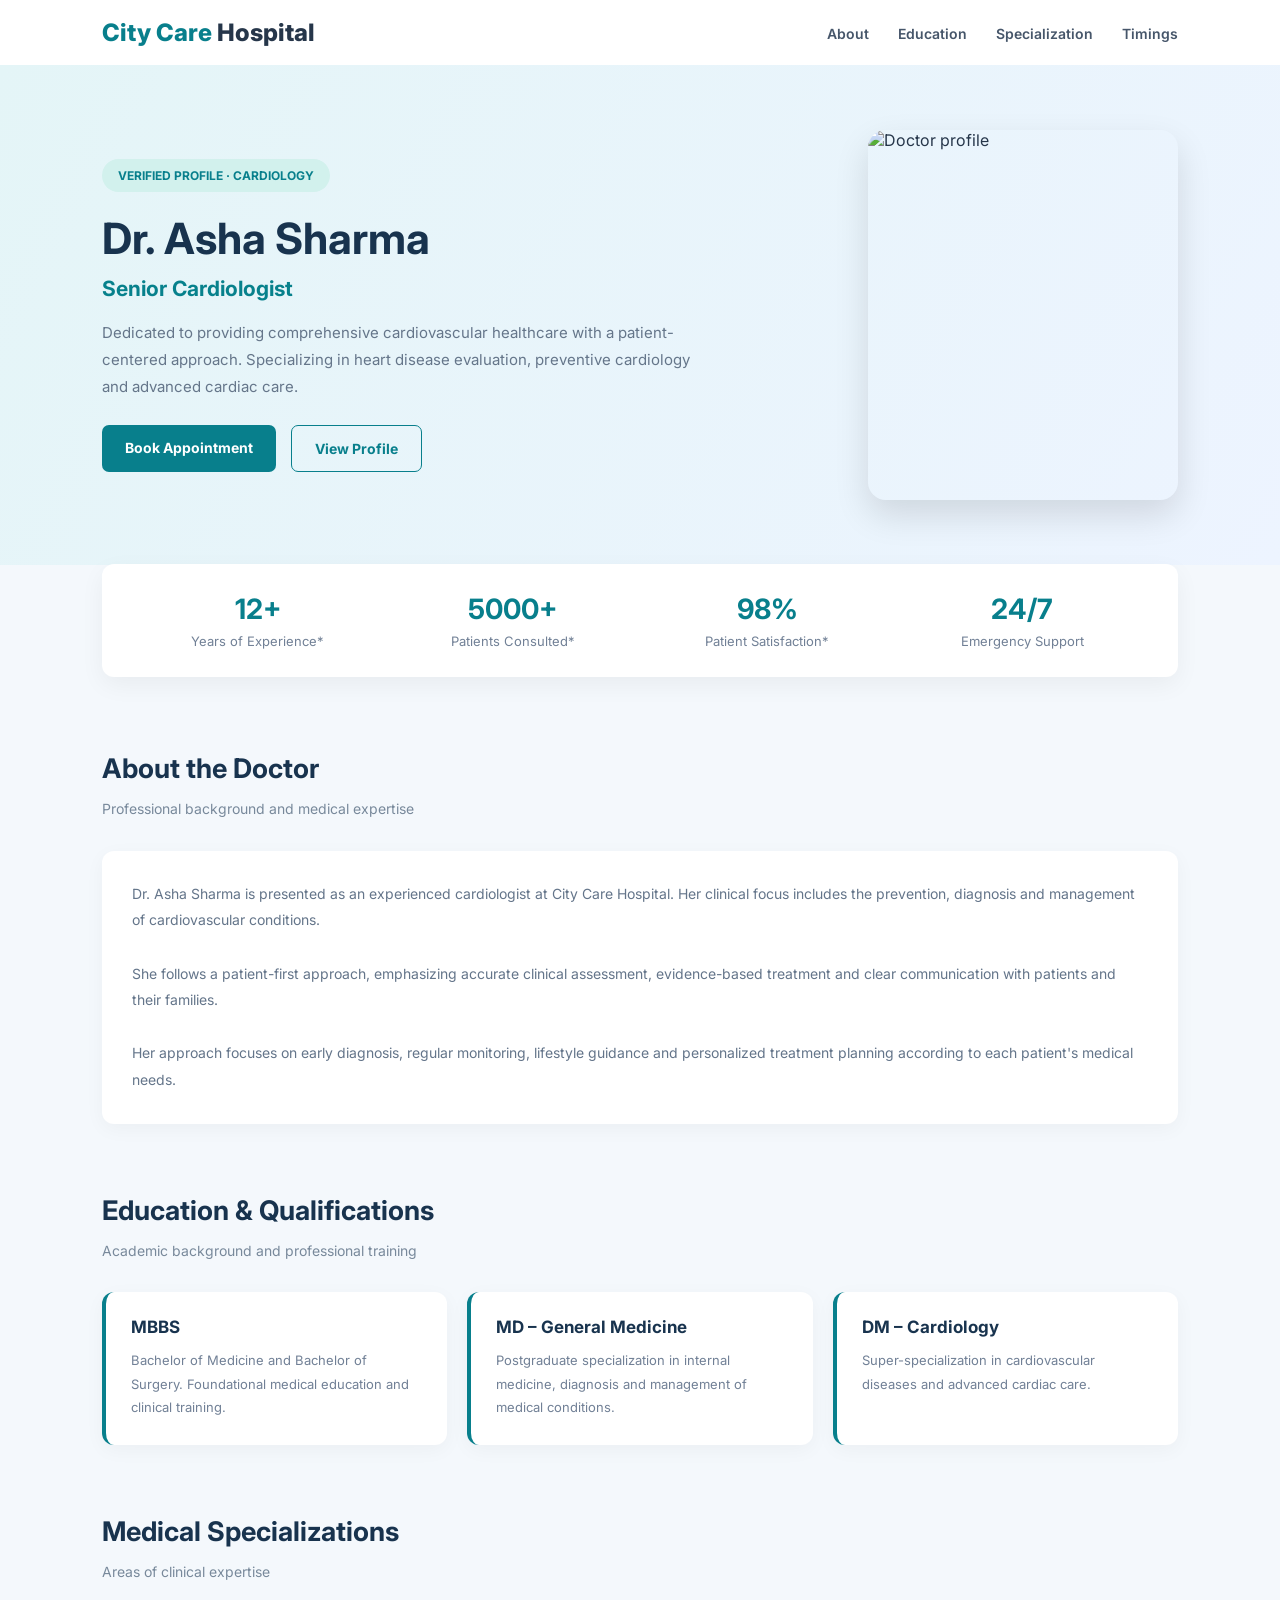
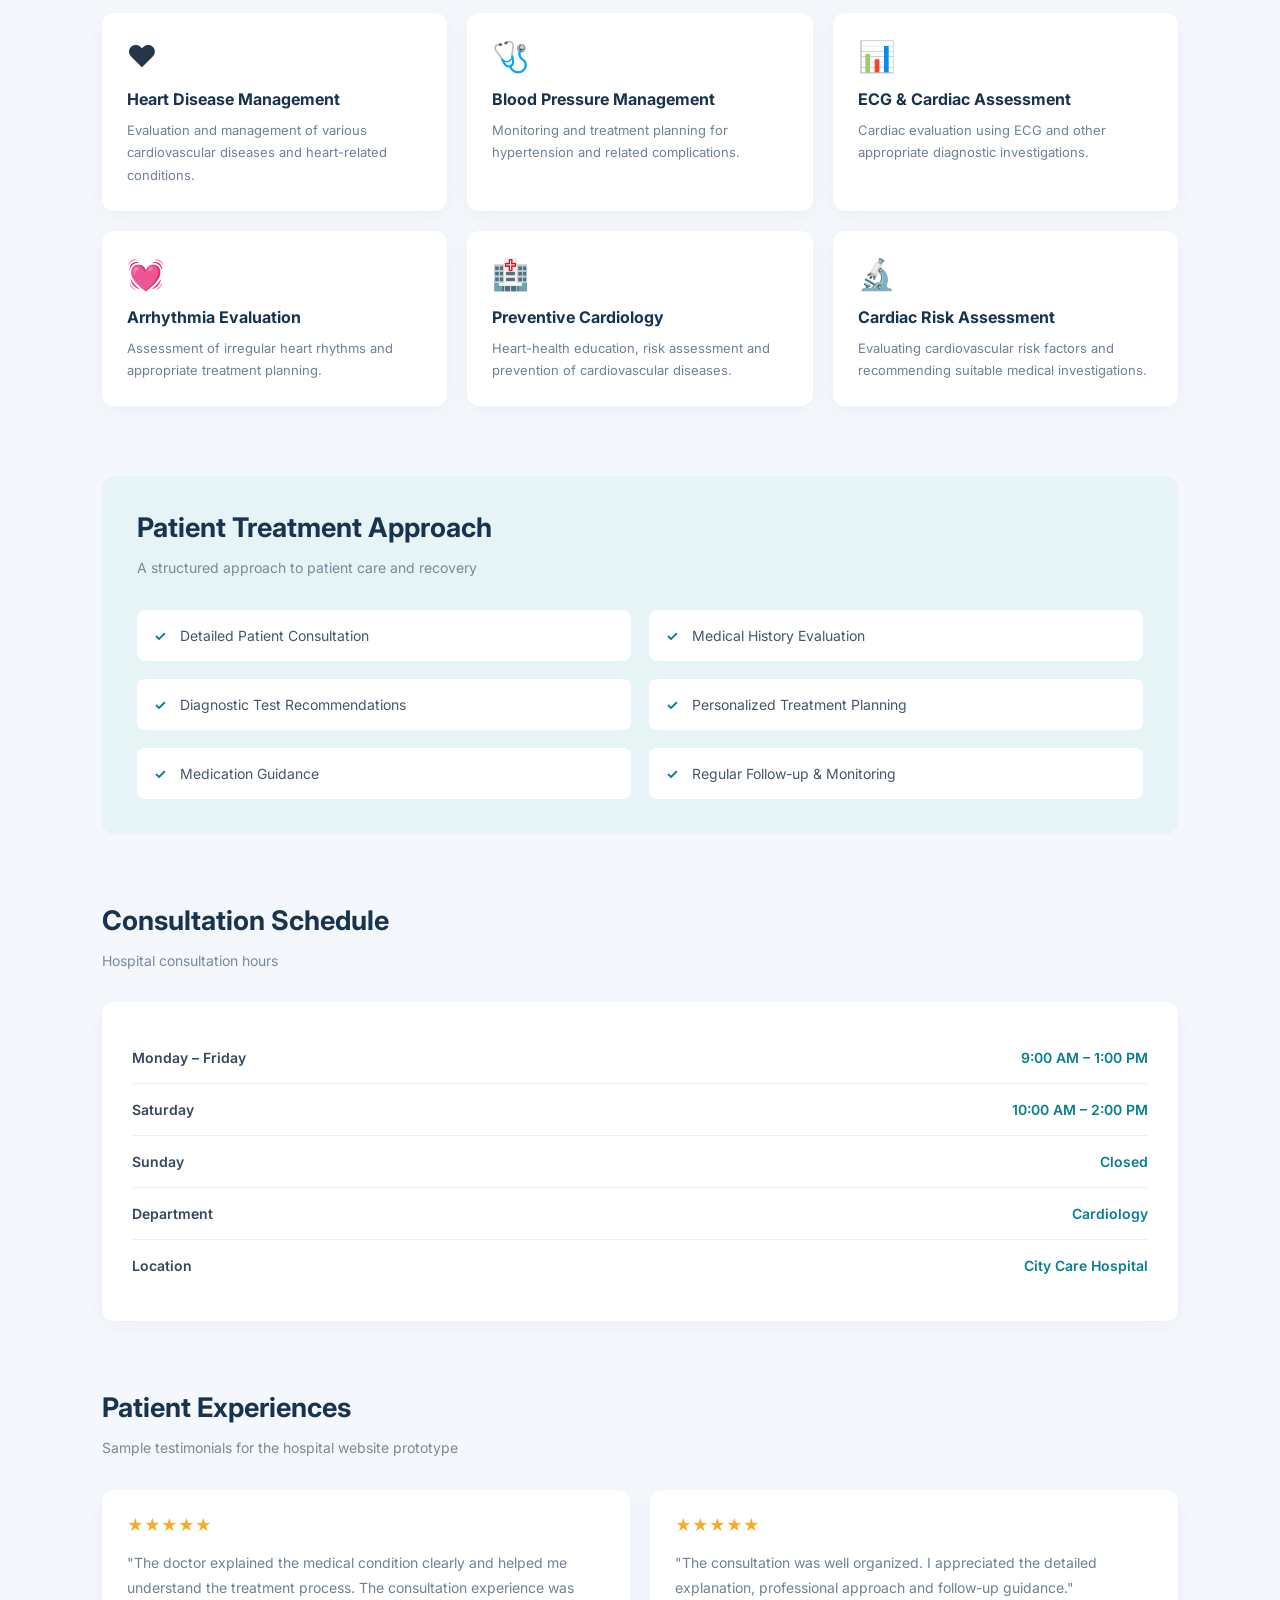
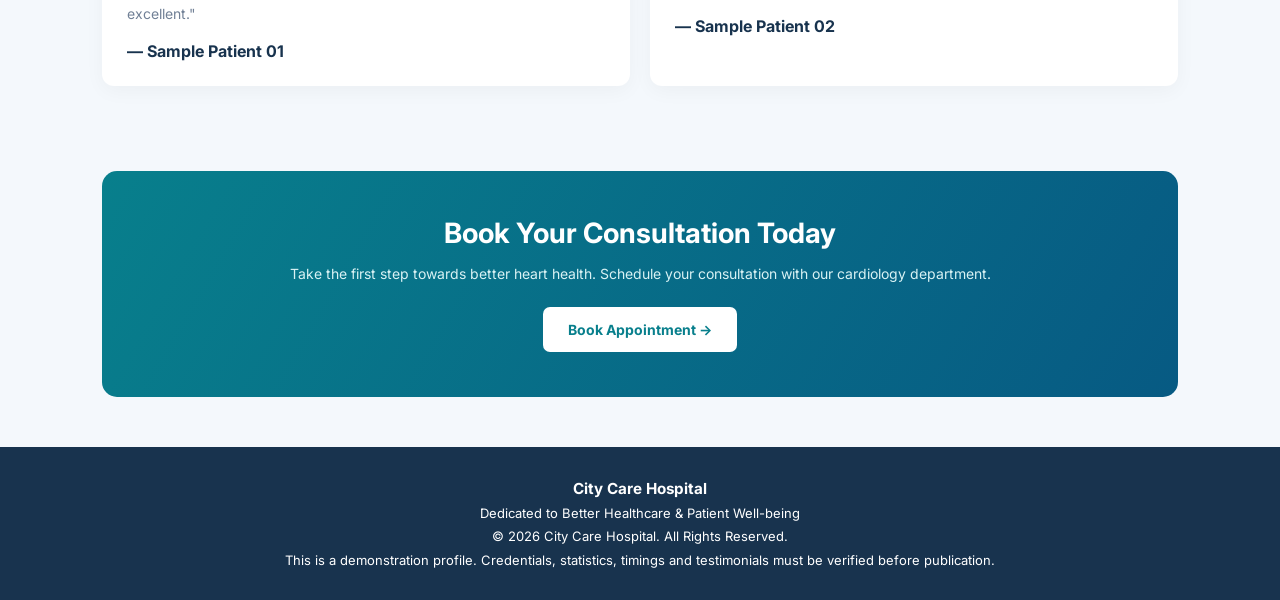
==== asha_profile.html @ 428af750 "Add files via upload" ====
<!DOCTYPE html>
<html lang="en">
<head>
    <meta charset="UTF-8">
    <meta name="viewport" content="width=device-width, initial-scale=1.0">
    <title>Dr. Asha Sharma | City Care Hospital</title>

    <link rel="preconnect" href="https://fonts.googleapis.com">
    <link rel="preconnect" href="https://fonts.gstatic.com" crossorigin>
    <link href="https://fonts.googleapis.com/css2?family=Inter:wght@400;500;600;700;800&display=swap" rel="stylesheet">

    <style>
        * {
            margin: 0;
            padding: 0;
            box-sizing: border-box;
            font-family: 'Inter', sans-serif;
        }

        body {
            background: #f4f8fc;
            color: #26364a;
        }

        /* Navbar */

        header {
            background: white;
            padding: 18px 8%;
            display: flex;
            justify-content: space-between;
            align-items: center;
            box-shadow: 0 2px 15px rgba(0,0,0,0.05);
        }

        .logo {
            font-size: 24px;
            font-weight: 800;
            color: #087f8c;
        }

        .logo span {
            color: #26364a;
        }

        nav a {
            text-decoration: none;
            color: #46566a;
            margin-left: 25px;
            font-size: 14px;
            font-weight: 600;
        }

        nav a:hover {
            color: #087f8c;
        }

        /* Hero Section */

        .hero {
            background: linear-gradient(120deg, #e4f5f7, #edf4ff);
            padding: 65px 8%;
            display: flex;
            align-items: center;
            justify-content: space-between;
            gap: 40px;
        }

        .doctor-info {
            max-width: 600px;
        }

        .badge {
            display: inline-block;
            background: #d2f1ed;
            color: #087f8c;
            padding: 9px 16px;
            border-radius: 30px;
            font-size: 12px;
            font-weight: 700;
            margin-bottom: 20px;
        }

        .doctor-info h1 {
            font-size: 43px;
            color: #18334e;
            margin-bottom: 12px;
        }

        .doctor-info h3 {
            color: #07818c;
            font-size: 21px;
            margin-bottom: 18px;
        }

        .doctor-info p {
            color: #65768a;
            line-height: 1.8;
            font-size: 15px;
            margin-bottom: 25px;
        }

        .hero-buttons {
            display: flex;
            gap: 15px;
            flex-wrap: wrap;
        }

        .btn {
            display: inline-block;
            text-decoration: none;
            padding: 14px 23px;
            border-radius: 7px;
            font-size: 14px;
            font-weight: 700;
            transition: 0.3s;
        }

        .primary-btn {
            background: #087f8c;
            color: white;
        }

        .primary-btn:hover {
            background: #05636d;
        }

        .secondary-btn {
            border: 1px solid #087f8c;
            color: #087f8c;
        }

        .secondary-btn:hover {
            background: #087f8c;
            color: white;
        }

        .doctor-image {
            width: 310px;
            height: 370px;
            border-radius: 18px;
            overflow: hidden;
            box-shadow: 0 15px 35px rgba(0,0,0,0.12);
        }

        .doctor-image img {
            width: 100%;
            height: 100%;
            object-fit: cover;
        }

        /* Statistics */

        .stats {
            display: grid;
            grid-template-columns: repeat(4, 1fr);
            background: white;
            margin: -1px 8% 40px;
            padding: 28px;
            border-radius: 12px;
            box-shadow: 0 8px 25px rgba(0,0,0,0.05);
            text-align: center;
        }

        .stat h2 {
            color: #087f8c;
            font-size: 28px;
            margin-bottom: 7px;
        }

        .stat p {
            font-size: 13px;
            color: #718096;
        }

        /* General Sections */

        .container {
            padding: 35px 8%;
        }

        .section-title {
            font-size: 27px;
            color: #18334e;
            margin-bottom: 12px;
        }

        .section-subtitle {
            color: #78899b;
            font-size: 14px;
            margin-bottom: 30px;
            line-height: 1.7;
        }

        /* About */

        .about-box {
            background: white;
            padding: 30px;
            border-radius: 12px;
            line-height: 1.9;
            color: #64758a;
            box-shadow: 0 5px 20px rgba(0,0,0,0.04);
            font-size: 14px;
        }

        /* Qualifications */

        .qualification-grid {
            display: grid;
            grid-template-columns: repeat(3, 1fr);
            gap: 20px;
        }

        .qualification-card {
            background: white;
            padding: 25px;
            border-radius: 12px;
            border-left: 4px solid #087f8c;
            box-shadow: 0 5px 20px rgba(0,0,0,0.04);
        }

        .qualification-card h3 {
            font-size: 17px;
            color: #18334e;
            margin-bottom: 12px;
        }

        .qualification-card p {
            color: #718096;
            font-size: 13px;
            line-height: 1.8;
        }

        /* Specialization */

        .specialization-grid {
            display: grid;
            grid-template-columns: repeat(3, 1fr);
            gap: 20px;
        }

        .specialization-card {
            background: white;
            padding: 25px;
            border-radius: 12px;
            box-shadow: 0 5px 20px rgba(0,0,0,0.04);
            transition: 0.3s;
        }

        .specialization-card:hover {
            transform: translateY(-5px);
        }

        .specialization-card .icon {
            font-size: 30px;
            margin-bottom: 15px;
        }

        .specialization-card h3 {
            color: #18334e;
            font-size: 16px;
            margin-bottom: 10px;
        }

        .specialization-card p {
            color: #718096;
            font-size: 13px;
            line-height: 1.7;
        }

        /* Treatment */

        .treatment-box {
            background: #e6f4f5;
            padding: 35px;
            border-radius: 12px;
        }

        .treatment-list {
            display: grid;
            grid-template-columns: repeat(2, 1fr);
            gap: 18px;
            margin-top: 20px;
        }

        .treatment-list div {
            background: white;
            padding: 17px;
            border-radius: 8px;
            color: #46566a;
            font-size: 14px;
        }

        .check {
            color: #087f8c;
            font-weight: bold;
            margin-right: 10px;
        }

        /* Timings */

        .timing-box {
            background: white;
            padding: 30px;
            border-radius: 12px;
            box-shadow: 0 5px 20px rgba(0,0,0,0.04);
        }

        .timing-row {
            display: flex;
            justify-content: space-between;
            padding: 17px 0;
            border-bottom: 1px solid #edf0f3;
            font-size: 14px;
        }

        .timing-row:last-child {
            border: none;
        }

        .timing-row span:first-child {
            font-weight: 600;
            color: #34475c;
        }

        .timing-row span:last-child {
            color: #087f8c;
            font-weight: 600;
        }

        /* Reviews */

        .review-grid {
            display: grid;
            grid-template-columns: repeat(2, 1fr);
            gap: 20px;
        }

        .review-card {
            background: white;
            padding: 25px;
            border-radius: 12px;
            box-shadow: 0 5px 20px rgba(0,0,0,0.04);
        }

        .stars {
            color: #f4ad28;
            margin-bottom: 15px;
        }

        .review-card p {
            font-size: 14px;
            line-height: 1.8;
            color: #718096;
            margin-bottom: 15px;
        }

        .review-card h4 {
            color: #18334e;
        }

        /* Appointment CTA */

        .appointment {
            margin: 50px 8%;
            padding: 45px;
            border-radius: 15px;
            background: linear-gradient(120deg, #087f8c, #075a83);
            color: white;
            text-align: center;
        }

        .appointment h2 {
            font-size: 28px;
            margin-bottom: 15px;
        }

        .appointment p {
            font-size: 14px;
            margin-bottom: 25px;
            color: #d9f2f4;
        }

        .appointment a {
            display: inline-block;
            background: white;
            color: #087f8c;
            padding: 14px 25px;
            text-decoration: none;
            border-radius: 7px;
            font-weight: 700;
            font-size: 14px;
        }

        /* Footer */

        footer {
            background: #18334e;
            color: white;
            text-align: center;
            padding: 28px;
            font-size: 13px;
            line-height: 1.8;
        }

        /* Responsive Design */

        @media(max-width: 900px) {
            .hero {
                flex-direction: column-reverse;
                text-align: center;
            }

            .hero-buttons {
                justify-content: center;
            }

            .stats {
                grid-template-columns: repeat(2, 1fr);
                gap: 25px;
            }

            .qualification-grid,
            .specialization-grid {
                grid-template-columns: repeat(2, 1fr);
            }
        }

        @media(max-width: 600px) {
            header {
                flex-direction: column;
                gap: 15px;
            }

            nav a {
                margin: 0 7px;
                font-size: 12px;
            }

            .doctor-info h1 {
                font-size: 32px;
            }

            .doctor-image {
                width: 250px;
                height: 300px;
            }

            .qualification-grid,
            .specialization-grid,
            .review-grid,
            .treatment-list {
                grid-template-columns: 1fr;
            }

            .stats {
                margin: 0 5% 30px;
                padding: 20px 10px;
            }

            .stat h2 {
                font-size: 23px;
            }

            .container {
                padding: 25px 5%;
            }

            .appointment {
                margin: 30px 5%;
                padding: 30px 18px;
            }

            .timing-row {
                font-size: 12px;
            }
        }

    </style>
</head>

<body>

    <!-- Navbar -->

    <header>
        <div class="logo">City Care <span>Hospital</span></div>

        <nav>
            <a href="#about">About</a>
            <a href="#qualification">Education</a>
            <a href="#specialization">Specialization</a>
            <a href="#timing">Timings</a>
        </nav>
    </header>


    <!-- Doctor Profile -->

    <section class="hero">

        <div class="doctor-info">

            <span class="badge">VERIFIED PROFILE · CARDIOLOGY</span>

            <h1>Dr. Asha Sharma</h1>

            <h3>Senior Cardiologist</h3>

            <p>
                Dedicated to providing comprehensive cardiovascular
                healthcare with a patient-centered approach.
                Specializing in heart disease evaluation, preventive
                cardiology and advanced cardiac care.
            </p>

            <div class="hero-buttons">

                <a href="#appointment" class="btn primary-btn">
                    Book Appointment
                </a>

                <a href="#about" class="btn secondary-btn">
                    View Profile
                </a>

            </div>

        </div>


        <div class="doctor-image">

            <img
                src="https://images.unsplash.com/photo-1559839734-2b71ea197ec2?w=700"
                alt="Doctor profile">

        </div>

    </section>


    <!-- Statistics -->

    <section class="stats">

        <div class="stat">
            <h2>12+</h2>
            <p>Years of Experience*</p>
        </div>

        <div class="stat">
            <h2>5000+</h2>
            <p>Patients Consulted*</p>
        </div>

        <div class="stat">
            <h2>98%</h2>
            <p>Patient Satisfaction*</p>
        </div>

        <div class="stat">
            <h2>24/7</h2>
            <p>Emergency Support</p>
        </div>

    </section>


    <!-- About Doctor -->

    <section class="container" id="about">

        <h2 class="section-title">About the Doctor</h2>

        <p class="section-subtitle">
            Professional background and medical expertise
        </p>

        <div class="about-box">

            Dr. Asha Sharma is presented as an experienced cardiologist
            at City Care Hospital. Her clinical focus includes the
            prevention, diagnosis and management of cardiovascular
            conditions.

            <br><br>

            She follows a patient-first approach, emphasizing accurate
            clinical assessment, evidence-based treatment and clear
            communication with patients and their families.

            <br><br>

            Her approach focuses on early diagnosis, regular monitoring,
            lifestyle guidance and personalized treatment planning
            according to each patient's medical needs.

        </div>

    </section>


    <!-- Qualifications -->

    <section class="container" id="qualification">

        <h2 class="section-title">Education & Qualifications</h2>

        <p class="section-subtitle">
            Academic background and professional training
        </p>

        <div class="qualification-grid">

            <div class="qualification-card">
                <h3>MBBS</h3>
                <p>
                    Bachelor of Medicine and Bachelor of Surgery.
                    Foundational medical education and clinical training.
                </p>
            </div>

            <div class="qualification-card">
                <h3>MD – General Medicine</h3>
                <p>
                    Postgraduate specialization in internal medicine,
                    diagnosis and management of medical conditions.
                </p>
            </div>

            <div class="qualification-card">
                <h3>DM – Cardiology</h3>
                <p>
                    Super-specialization in cardiovascular diseases
                    and advanced cardiac care.
                </p>
            </div>

        </div>

    </section>


    <!-- Specialization -->

    <section class="container" id="specialization">

        <h2 class="section-title">Medical Specializations</h2>

        <p class="section-subtitle">
            Areas of clinical expertise
        </p>

        <div class="specialization-grid">

            <div class="specialization-card">
                <div class="icon">❤️</div>
                <h3>Heart Disease Management</h3>
                <p>
                    Evaluation and management of various cardiovascular
                    diseases and heart-related conditions.
                </p>
            </div>

            <div class="specialization-card">
                <div class="icon">🩺</div>
                <h3>Blood Pressure Management</h3>
                <p>
                    Monitoring and treatment planning for hypertension
                    and related complications.
                </p>
            </div>

            <div class="specialization-card">
                <div class="icon">📊</div>
                <h3>ECG & Cardiac Assessment</h3>
                <p>
                    Cardiac evaluation using ECG and other appropriate
                    diagnostic investigations.
                </p>
            </div>

            <div class="specialization-card">
                <div class="icon">💓</div>
                <h3>Arrhythmia Evaluation</h3>
                <p>
                    Assessment of irregular heart rhythms and
                    appropriate treatment planning.
                </p>
            </div>

            <div class="specialization-card">
                <div class="icon">🏥</div>
                <h3>Preventive Cardiology</h3>
                <p>
                    Heart-health education, risk assessment and
                    prevention of cardiovascular diseases.
                </p>
            </div>

            <div class="specialization-card">
                <div class="icon">🔬</div>
                <h3>Cardiac Risk Assessment</h3>
                <p>
                    Evaluating cardiovascular risk factors and
                    recommending suitable medical investigations.
                </p>
            </div>

        </div>

    </section>


    <!-- Patient Treatment -->

    <section class="container">

        <div class="treatment-box">

            <h2 class="section-title">Patient Treatment Approach</h2>

            <p class="section-subtitle">
                A structured approach to patient care and recovery
            </p>

            <div class="treatment-list">

                <div>
                    <span class="check">✓</span>
                    Detailed Patient Consultation
                </div>

                <div>
                    <span class="check">✓</span>
                    Medical History Evaluation
                </div>

                <div>
                    <span class="check">✓</span>
                    Diagnostic Test Recommendations
                </div>

                <div>
                    <span class="check">✓</span>
                    Personalized Treatment Planning
                </div>

                <div>
                    <span class="check">✓</span>
                    Medication Guidance
                </div>

                <div>
                    <span class="check">✓</span>
                    Regular Follow-up & Monitoring
                </div>

            </div>

        </div>

    </section>


    <!-- Consultation Timings -->

    <section class="container" id="timing">

        <h2 class="section-title">Consultation Schedule</h2>

        <p class="section-subtitle">
            Hospital consultation hours
        </p>

        <div class="timing-box">

            <div class="timing-row">
                <span>Monday – Friday</span>
                <span>9:00 AM – 1:00 PM</span>
            </div>

            <div class="timing-row">
                <span>Saturday</span>
                <span>10:00 AM – 2:00 PM</span>
            </div>

            <div class="timing-row">
                <span>Sunday</span>
                <span>Closed</span>
            </div>

            <div class="timing-row">
                <span>Department</span>
                <span>Cardiology</span>
            </div>

            <div class="timing-row">
                <span>Location</span>
                <span>City Care Hospital</span>
            </div>

        </div>

    </section>


    <!-- Patient Reviews -->

    <section class="container">

        <h2 class="section-title">Patient Experiences</h2>

        <p class="section-subtitle">
            Sample testimonials for the hospital website prototype
        </p>

        <div class="review-grid">

            <div class="review-card">

                <div class="stars">★★★★★</div>

                <p>
                    "The doctor explained the medical condition
                    clearly and helped me understand the treatment
                    process. The consultation experience was excellent."
                </p>

                <h4>— Sample Patient 01</h4>

            </div>


            <div class="review-card">

                <div class="stars">★★★★★</div>

                <p>
                    "The consultation was well organized.
                    I appreciated the detailed explanation,
                    professional approach and follow-up guidance."
                </p>

                <h4>— Sample Patient 02</h4>

            </div>

        </div>

    </section>


    <!-- Appointment -->

    <section class="appointment" id="appointment">

        <h2>Book Your Consultation Today</h2>

        <p>
            Take the first step towards better heart health.
            Schedule your consultation with our cardiology department.
        </p>

        <a href="index.html#appointment">
            Book Appointment →
        </a>

    </section>


    <!-- Footer -->

    <footer>

        <h3>City Care Hospital</h3>

        <p>
            Dedicated to Better Healthcare & Patient Well-being
        </p>

        <p>
            © 2026 City Care Hospital. All Rights Reserved.
        </p>

        <p>
            This is a demonstration profile. Credentials, statistics,
            timings and testimonials must be verified before publication.
        </p>

    </footer>

</body>
</html>
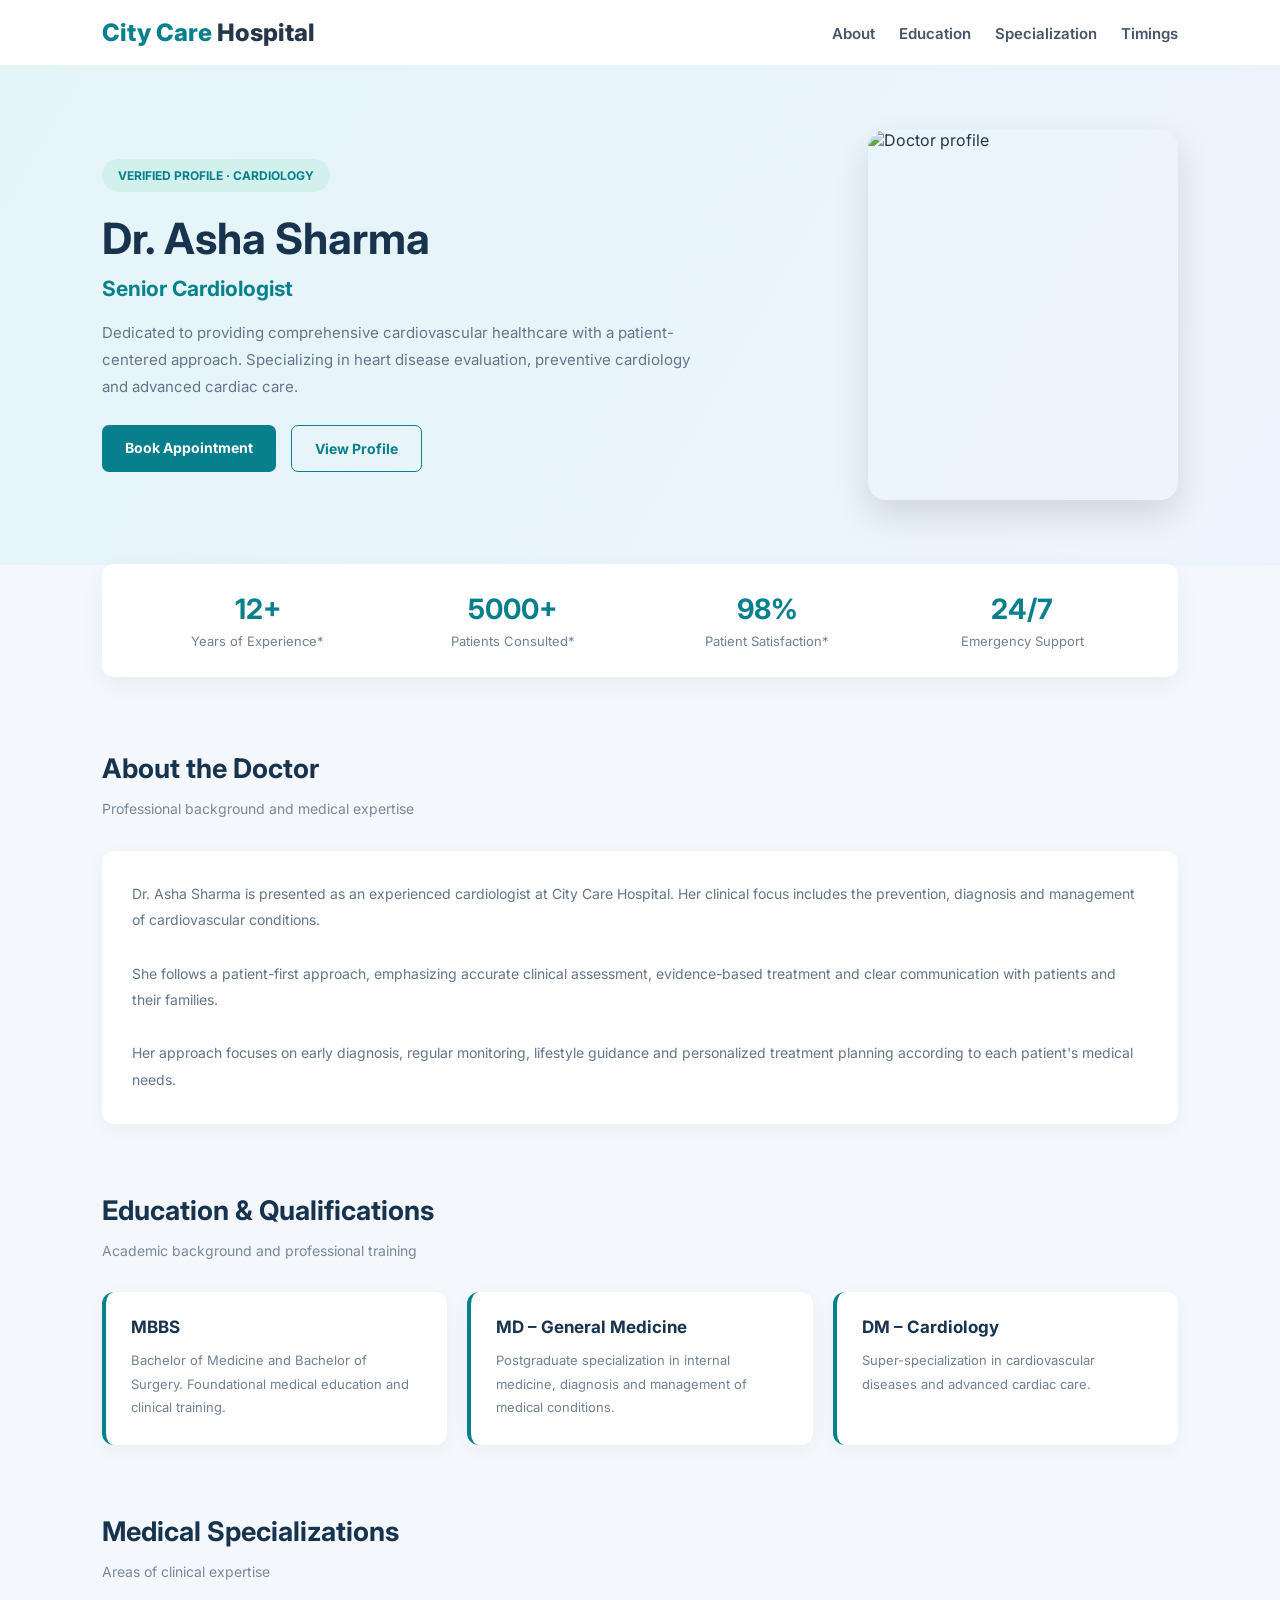
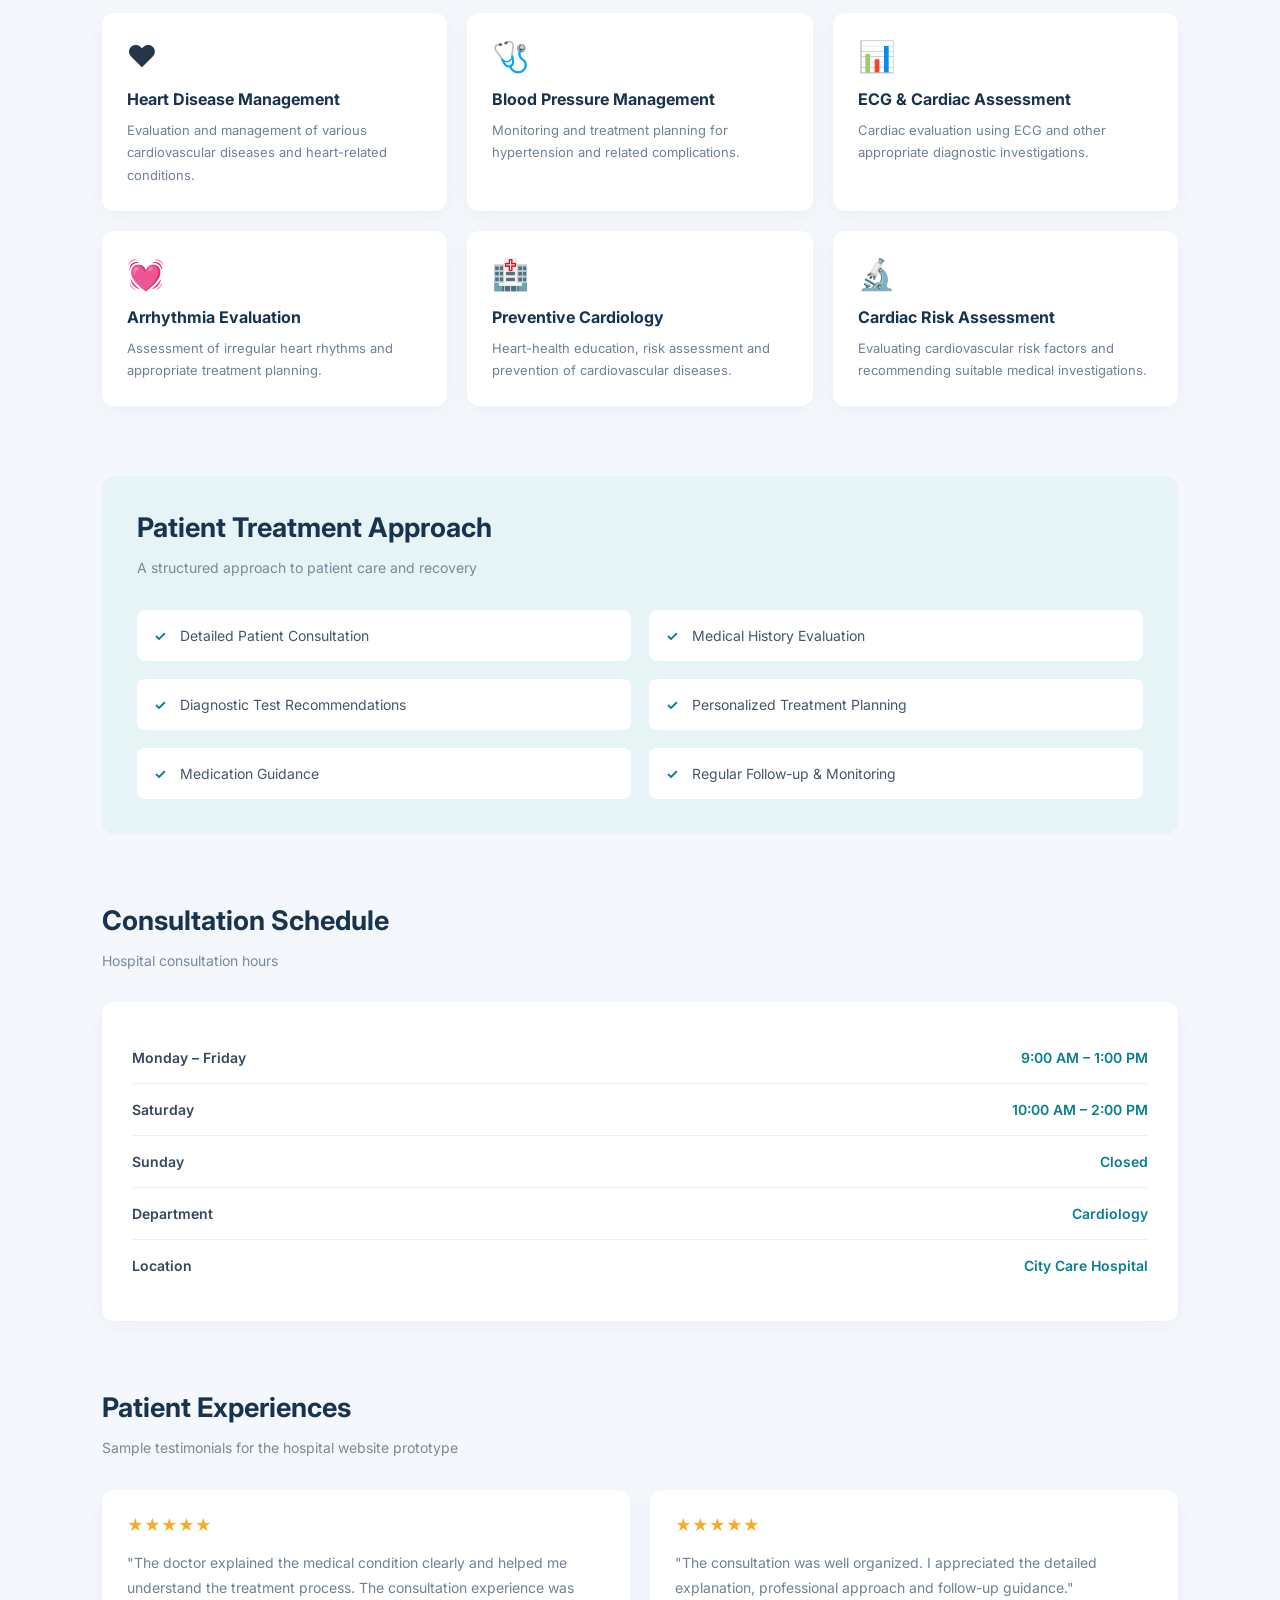
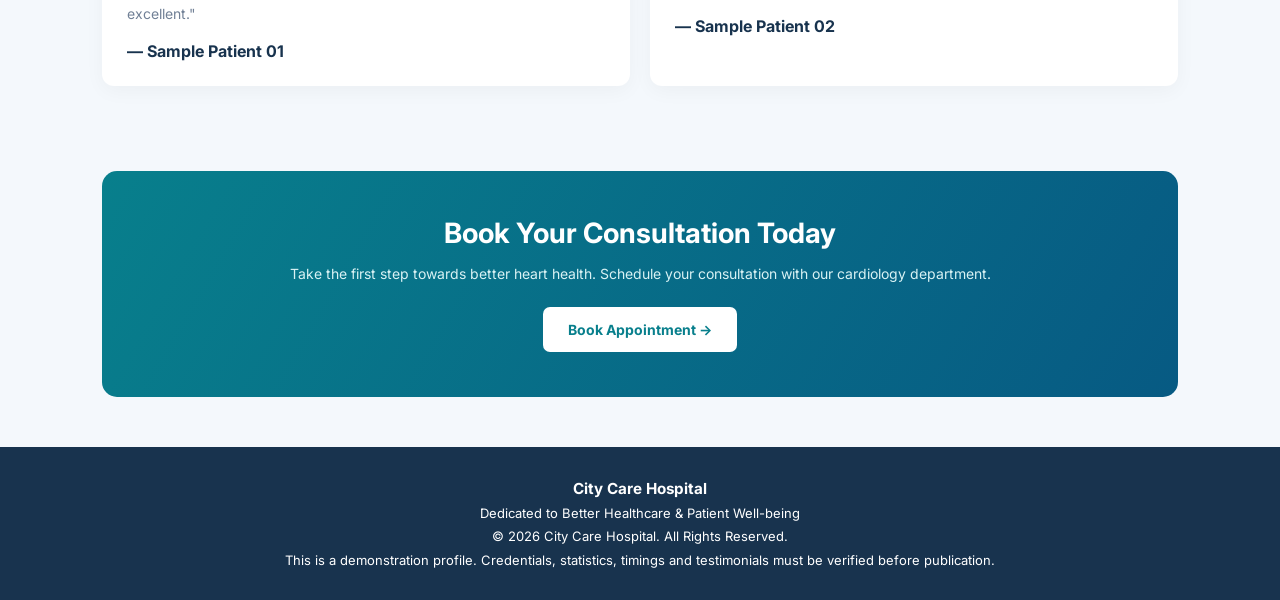
==== commit 33195e3c: "Update fmt.Println message from 'Hello' to 'Goodbye'" ====
--- a/asha_profile.html
+++ b/asha_profile.html
@@ -46,8 +46,8 @@
         nav a {
             text-decoration: none;
             color: #46566a;
-            margin-left: 25px;
-            font-size: 14px;
+            margin-left: 20px;
+            font-size: 15px;
             font-weight: 600;
         }
 
@@ -533,7 +533,7 @@
         <div class="doctor-image">
 
             <img
-                src="https://images.unsplash.com/photo-1559839734-2b71ea197ec2?w=700"
+                src="https://img.freepik.com/premium-photo/photo-portrait-young-indian-female-doctor_1077802-150689.jpg"
                 alt="Doctor profile">
 
         </div>
